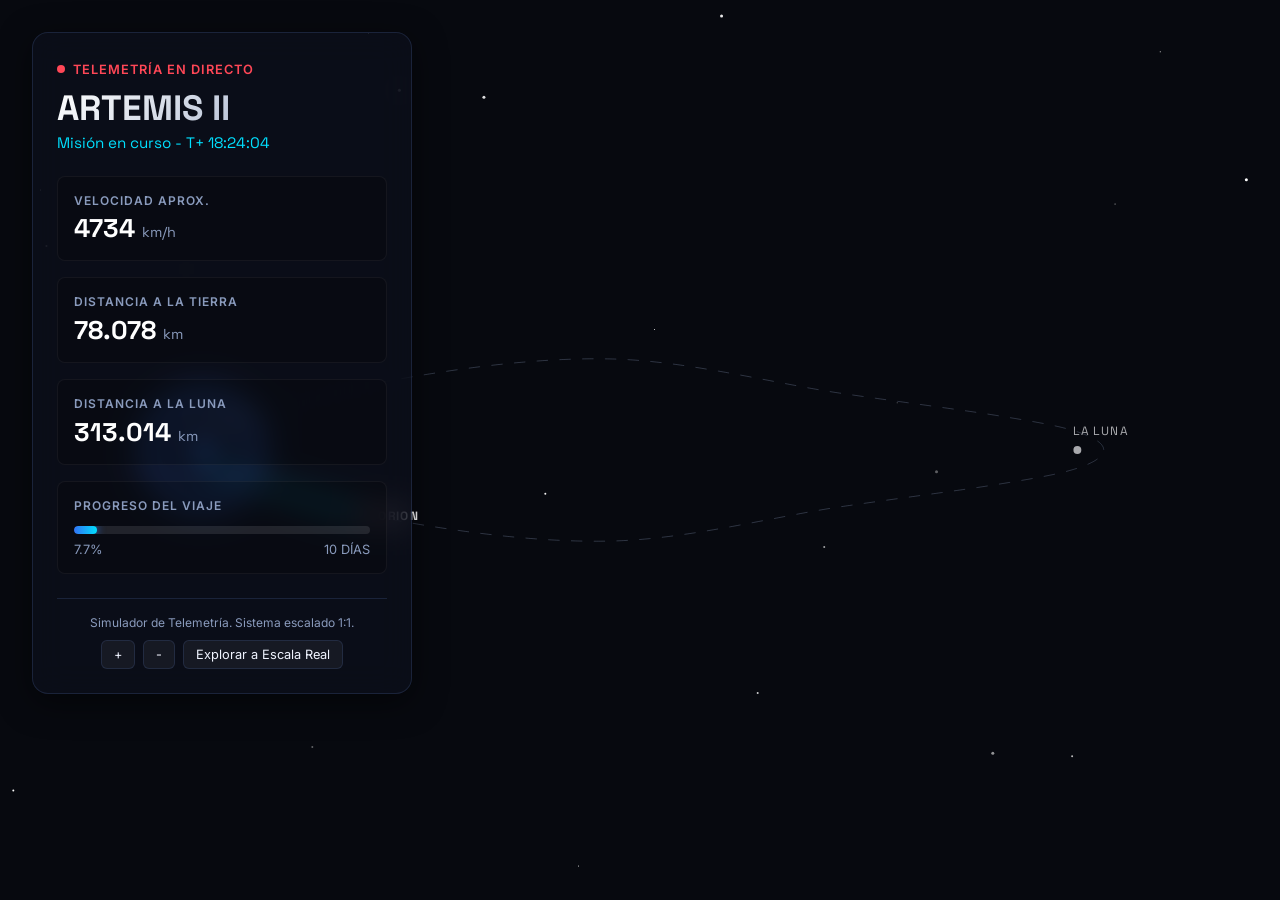
==== index.html @ 7c2db5a0 "initial commit" ====
<!DOCTYPE html>
<html lang="es">
<head>
    <meta charset="UTF-8">
    <meta name="viewport" content="width=device-width, initial-scale=1.0">
    <title>Misión Artemis II - Seguimiento en Tiempo Real</title>
    <link href="https://fonts.googleapis.com/css2?family=Inter:wght@300;400;600;800&family=Space+Grotesk:wght@400;700&display=swap" rel="stylesheet">
    <link rel="stylesheet" href="style.css">
</head>
<body>
    <div id="app">
        <!-- Canvas para el mapa estelar y trayectoria -->
        <canvas id="spaceMap"></canvas>

        <!-- Panel de Telemetría (Glassmorphism) -->
        <div class="telemetry-panel">
            <div class="panel-header">
                <div class="live-indicator">
                    <span class="pulsing-dot"></span>
                    TELEMETRÍA EN DIRECTO
                </div>
                <h1>ARTEMIS II</h1>
                <p class="mission-status">Misión en curso - T+ <span id="met">18:23:55</span></p>
            </div>

            <div class="data-grid">
                <div class="data-card">
                    <span class="data-label">VELOCIDAD APROX.</span>
                    <span class="data-value" id="vel">0 <span class="unit">km/h</span></span>
                </div>
                <div class="data-card">
                    <span class="data-label">DISTANCIA A LA TIERRA</span>
                    <span class="data-value" id="dist-earth">0 <span class="unit">km</span></span>
                </div>
                <div class="data-card">
                    <span class="data-label">DISTANCIA A LA LUNA</span>
                    <span class="data-value" id="dist-moon">0 <span class="unit">km</span></span>
                </div>
                <div class="data-card">
                    <span class="data-label">PROGRESO DEL VIAJE</span>
                    <div class="progress-bar-container">
                        <div class="progress-bar" id="progress-bar"></div>
                    </div>
                    <div class="progress-stats">
                        <span id="progress-text">0%</span>
                        <span>10 DÍAS</span>
                    </div>
                </div>
            </div>

            <div class="info-footer">
                <p>Simulador de Telemetría. Sistema escalado 1:1.</p>
                <div class="controls">
                    <button id="btn-zoom-in">+</button>
                    <button id="btn-zoom-out">-</button>
                    <button id="btn-reset">Explorar a Escala Real</button>
                </div>
            </div>
        </div>
    </div>
    <script src="script.js"></script>
</body>
</html>
---- style.css ----
:root {
    --bg-dark: #07090f;
    --panel-bg: rgba(14, 18, 30, 0.6);
    --panel-border: rgba(65, 87, 137, 0.3);
    --text-main: #f0f4ff;
    --text-muted: #8a9bbd;
    --accent-blue: #3273f6;
    --accent-cyan: #00e0ff;
    --accent-danger: #ff4757;
    --path-future: rgba(138, 155, 189, 0.3);
    --path-past: #00e0ff;
}

* {
    margin: 0;
    padding: 0;
    box-sizing: border-box;
}

body {
    font-family: 'Inter', sans-serif;
    background-color: var(--bg-dark);
    color: var(--text-main);
    overflow: hidden; /* Prevent scrolling, canvas handles everything */
}

#app {
    position: relative;
    width: 100vw;
    height: 100vh;
}

canvas#spaceMap {
    display: block;
    width: 100%;
    height: 100%;
    z-index: 1;
    cursor: grab;
}
canvas#spaceMap:active {
    cursor: grabbing;
}

/* Glassmorphism Panel */
.telemetry-panel {
    position: absolute;
    top: 2rem;
    left: 2rem;
    width: 380px;
    background: var(--panel-bg);
    backdrop-filter: blur(16px);
    -webkit-backdrop-filter: blur(16px);
    border: 1px solid var(--panel-border);
    border-radius: 16px;
    padding: 1.5rem;
    z-index: 10;
    box-shadow: 0 8px 32px 0 rgba(0, 0, 0, 0.5);
    display: flex;
    flex-direction: column;
    gap: 1.5rem;
    animation: slideIn 0.6s cubic-bezier(0.16, 1, 0.3, 1);
}

@keyframes slideIn {
    from { opacity: 0; transform: translateX(-20px); }
    to { opacity: 1; transform: translateX(0); }
}

.panel-header h1 {
    font-family: 'Space Grotesk', sans-serif;
    font-size: 2.2rem;
    font-weight: 700;
    margin-bottom: 0.2rem;
    background: linear-gradient(135deg, #fff, #8a9bbd);
    -webkit-background-clip: text;
    -webkit-text-fill-color: transparent;
}

.live-indicator {
    display: inline-flex;
    align-items: center;
    gap: 8px;
    font-size: 0.8rem;
    font-weight: 600;
    color: var(--accent-danger);
    margin-bottom: 0.5rem;
    letter-spacing: 1px;
}

.pulsing-dot {
    width: 8px;
    height: 8px;
    background-color: var(--accent-danger);
    border-radius: 50%;
    box-shadow: 0 0 0 0 rgba(255, 71, 87, 0.7);
    animation: pulse 1.5s infinite cubic-bezier(0.66, 0, 0, 1);
}

@keyframes pulse {
    to { box-shadow: 0 0 0 10px rgba(255, 71, 87, 0); }
}

.mission-status {
    color: var(--accent-cyan);
    font-family: 'Space Grotesk', monospace;
    font-size: 0.95rem;
}

.data-grid {
    display: flex;
    flex-direction: column;
    gap: 1rem;
}

.data-card {
    background: rgba(0, 0, 0, 0.2);
    border-radius: 8px;
    padding: 1rem;
    display: flex;
    flex-direction: column;
    border: 1px solid rgba(255, 255, 255, 0.05);
    transition: transform 0.2s, background 0.2s;
}

.data-card:hover {
    background: rgba(255, 255, 255, 0.03);
    transform: translateY(-2px);
}

.data-label {
    font-size: 0.75rem;
    font-weight: 600;
    color: var(--text-muted);
    letter-spacing: 1px;
    margin-bottom: 0.3rem;
}

.data-value {
    font-family: 'Space Grotesk', monospace;
    font-size: 1.6rem;
    font-weight: 700;
    color: #fff;
}

.unit {
    font-size: 0.9rem;
    font-weight: 400;
    color: var(--text-muted);
}

/* Progress Bar */
.progress-bar-container {
    height: 8px;
    background: rgba(255, 255, 255, 0.1);
    border-radius: 4px;
    margin: 0.5rem 0;
    overflow: hidden;
}

.progress-bar {
    height: 100%;
    width: 0%;
    background: linear-gradient(90deg, var(--accent-blue), var(--accent-cyan));
    border-radius: 4px;
    box-shadow: 0 0 8px var(--accent-blue);
    transition: width 1s linear;
}

.progress-stats {
    display: flex;
    justify-content: space-between;
    font-size: 0.8rem;
    color: var(--text-muted);
}

.info-footer {
    font-size: 0.75rem;
    color: var(--text-muted);
    text-align: center;
    border-top: 1px solid var(--panel-border);
    padding-top: 1rem;
}

.controls {
    display: flex;
    justify-content: center;
    gap: 8px;
    margin-top: 10px;
}

button {
    background: rgba(255, 255, 255, 0.05);
    border: 1px solid var(--panel-border);
    color: var(--text-main);
    padding: 6px 12px;
    border-radius: 6px;
    cursor: pointer;
    font-family: 'Inter', sans-serif;
    font-size: 0.8rem;
    transition: all 0.2s;
}

button:hover {
    background: rgba(255, 255, 255, 0.1);
    border-color: var(--accent-cyan);
    box-shadow: 0 0 8px rgba(0, 224, 255, 0.3);
}

@media (max-width: 768px) {
    .telemetry-panel {
        top: auto;
        bottom: 0;
        left: 0;
        width: 100%;
        border-radius: 20px 20px 0 0;
        padding: 1rem;
        max-height: 50vh;
        overflow-y: auto;
    }
}
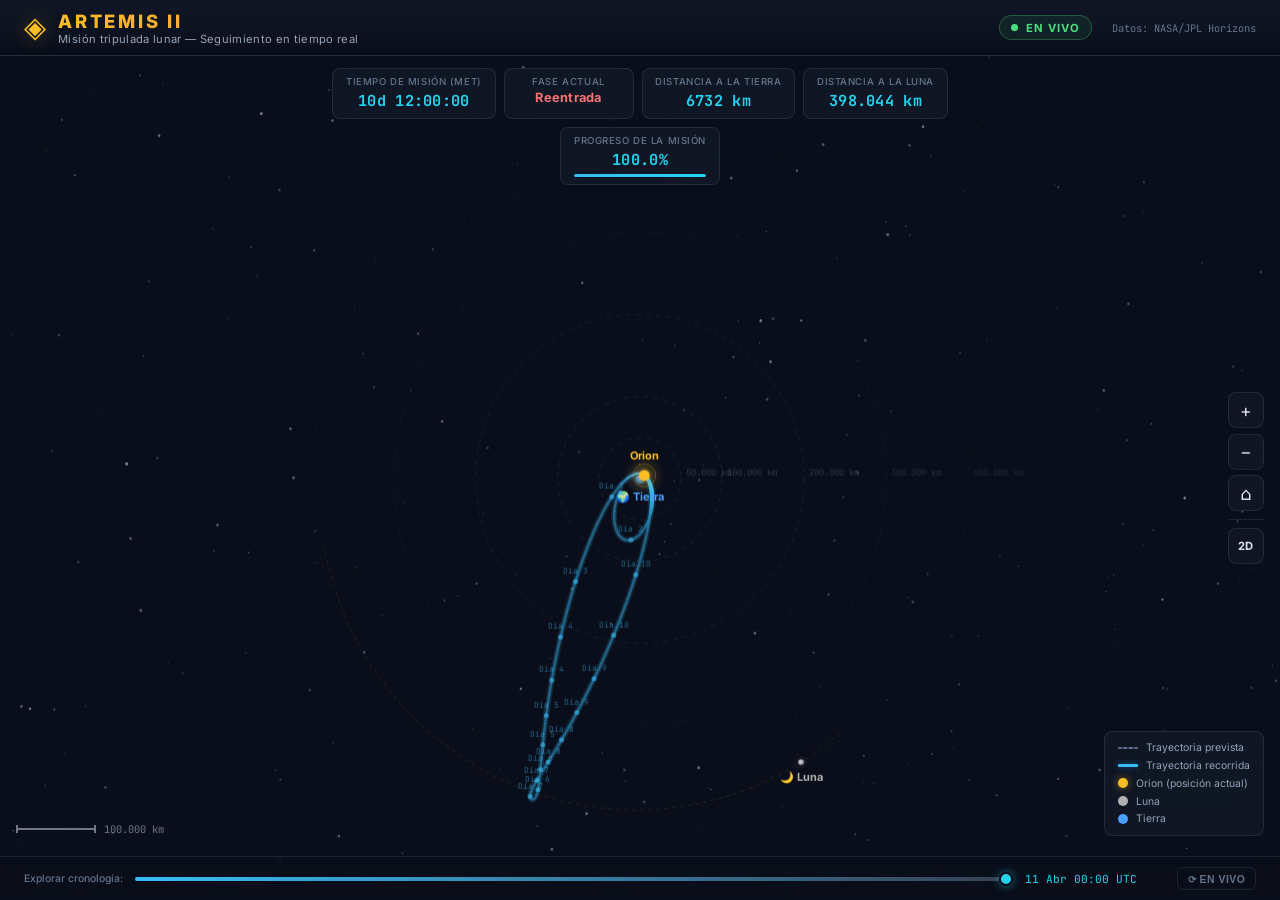
==== commit a09a5414: "claude, brutal" ====
--- a/index.html
+++ b/index.html
@@ -3,61 +3,119 @@
 <head>
     <meta charset="UTF-8">
     <meta name="viewport" content="width=device-width, initial-scale=1.0">
-    <title>Misión Artemis II - Seguimiento en Tiempo Real</title>
-    <link href="https://fonts.googleapis.com/css2?family=Inter:wght@300;400;600;800&family=Space+Grotesk:wght@400;700&display=swap" rel="stylesheet">
+    <title>Artemis II — Seguimiento en Tiempo Real</title>
+    <meta name="description" content="Visualización a escala real de la trayectoria de la misión Artemis II alrededor de la Luna, con datos de telemetría del JPL Horizons de la NASA.">
+    <link rel="preconnect" href="https://fonts.googleapis.com">
+    <link href="https://fonts.googleapis.com/css2?family=Inter:wght@300;400;500;600;700;800;900&family=JetBrains+Mono:wght@400;500&display=swap" rel="stylesheet">
     <link rel="stylesheet" href="style.css">
 </head>
 <body>
     <div id="app">
-        <!-- Canvas para el mapa estelar y trayectoria -->
-        <canvas id="spaceMap"></canvas>
-
-        <!-- Panel de Telemetría (Glassmorphism) -->
-        <div class="telemetry-panel">
-            <div class="panel-header">
-                <div class="live-indicator">
-                    <span class="pulsing-dot"></span>
-                    TELEMETRÍA EN DIRECTO
-                </div>
-                <h1>ARTEMIS II</h1>
-                <p class="mission-status">Misión en curso - T+ <span id="met">18:23:55</span></p>
-            </div>
-
-            <div class="data-grid">
-                <div class="data-card">
-                    <span class="data-label">VELOCIDAD APROX.</span>
-                    <span class="data-value" id="vel">0 <span class="unit">km/h</span></span>
-                </div>
-                <div class="data-card">
-                    <span class="data-label">DISTANCIA A LA TIERRA</span>
-                    <span class="data-value" id="dist-earth">0 <span class="unit">km</span></span>
-                </div>
-                <div class="data-card">
-                    <span class="data-label">DISTANCIA A LA LUNA</span>
-                    <span class="data-value" id="dist-moon">0 <span class="unit">km</span></span>
-                </div>
-                <div class="data-card">
-                    <span class="data-label">PROGRESO DEL VIAJE</span>
-                    <div class="progress-bar-container">
-                        <div class="progress-bar" id="progress-bar"></div>
-                    </div>
-                    <div class="progress-stats">
-                        <span id="progress-text">0%</span>
-                        <span>10 DÍAS</span>
+        <!-- Header -->
+        <header id="header">
+            <div class="header-left">
+                <div class="mission-badge">
+                    <span class="badge-icon">◈</span>
+                    <div>
+                        <h1>ARTEMIS II</h1>
+                        <p class="subtitle">Misión tripulada lunar — Seguimiento en tiempo real</p>
                     </div>
                 </div>
             </div>
-
-            <div class="info-footer">
-                <p>Simulador de Telemetría. Sistema escalado 1:1.</p>
-                <div class="controls">
-                    <button id="btn-zoom-in">+</button>
-                    <button id="btn-zoom-out">-</button>
-                    <button id="btn-reset">Explorar a Escala Real</button>
+            <div class="header-right">
+                <div class="live-indicator" id="liveIndicator">
+                    <span class="live-dot"></span>
+                    <span>EN VIVO</span>
+                </div>
+                <div class="data-source">
+                    Datos: NASA/JPL Horizons
                 </div>
             </div>
-        </div>
+        </header>
+
+        <!-- Main visualization -->
+        <main id="main">
+            <canvas id="trajectoryCanvas"></canvas>
+            
+            <!-- Info overlay -->
+            <div id="infoPanel" class="info-panel">
+                <div class="info-row">
+                    <div class="info-card" id="cardMET">
+                        <span class="info-label">Tiempo de misión (MET)</span>
+                        <span class="info-value" id="metValue">--:--:--</span>
+                    </div>
+                    <div class="info-card" id="cardPhase">
+                        <span class="info-label">Fase actual</span>
+                        <span class="info-value phase-value" id="phaseValue">—</span>
+                    </div>
+                    <div class="info-card" id="cardDistEarth">
+                        <span class="info-label">Distancia a la Tierra</span>
+                        <span class="info-value" id="distEarthValue">— km</span>
+                    </div>
+                    <div class="info-card" id="cardDistMoon">
+                        <span class="info-label">Distancia a la Luna</span>
+                        <span class="info-value" id="distMoonValue">— km</span>
+                    </div>
+                    <div class="info-card" id="cardProgress">
+                        <span class="info-label">Progreso de la misión</span>
+                        <span class="info-value" id="progressValue">—%</span>
+                        <div class="progress-bar">
+                            <div class="progress-fill" id="progressFill"></div>
+                        </div>
+                    </div>
+                </div>
+            </div>
+            
+            <!-- Controls -->
+            <div id="controls" class="controls">
+                <button id="btnZoomIn" class="ctrl-btn" title="Acercar">+</button>
+                <button id="btnZoomOut" class="ctrl-btn" title="Alejar">−</button>
+                <button id="btnReset" class="ctrl-btn" title="Centrar">⌂</button>
+                <div class="ctrl-separator"></div>
+                <button id="btnToggle2D3D" class="ctrl-btn text-btn" title="Alternar vista">2D</button>
+            </div>
+
+            <!-- Scale indicator -->
+            <div id="scaleIndicator" class="scale-indicator">
+                <div class="scale-bar"></div>
+                <span id="scaleLabel">— km</span>
+            </div>
+            
+            <!-- Legend -->
+            <div id="legend" class="legend">
+                <div class="legend-item">
+                    <span class="legend-line future"></span>
+                    <span>Trayectoria prevista</span>
+                </div>
+                <div class="legend-item">
+                    <span class="legend-line completed"></span>
+                    <span>Trayectoria recorrida</span>
+                </div>
+                <div class="legend-item">
+                    <span class="legend-dot orion"></span>
+                    <span>Orion (posición actual)</span>
+                </div>
+                <div class="legend-item">
+                    <span class="legend-dot moon-legend"></span>
+                    <span>Luna</span>
+                </div>
+                <div class="legend-item">
+                    <span class="legend-dot earth-legend"></span>
+                    <span>Tierra</span>
+                </div>
+            </div>
+
+            <!-- Time slider -->
+            <div id="timeControl" class="time-control">
+                <label for="timeSlider" class="time-label">Explorar cronología:</label>
+                <input type="range" id="timeSlider" min="0" max="1000" value="0" step="1">
+                <span id="timeDisplay" class="time-display">—</span>
+                <button id="btnLive" class="btn-live" title="Volver al tiempo real">⟳ EN VIVO</button>
+            </div>
+        </main>
     </div>
+
+    <script src="trajectory_data.js"></script>
     <script src="script.js"></script>
 </body>
 </html>
--- a/style.css
+++ b/style.css
@@ -1,220 +1,510 @@
-:root {
-    --bg-dark: #07090f;
-    --panel-bg: rgba(14, 18, 30, 0.6);
-    --panel-border: rgba(65, 87, 137, 0.3);
-    --text-main: #f0f4ff;
-    --text-muted: #8a9bbd;
-    --accent-blue: #3273f6;
-    --accent-cyan: #00e0ff;
-    --accent-danger: #ff4757;
-    --path-future: rgba(138, 155, 189, 0.3);
-    --path-past: #00e0ff;
-}
-
-* {
+/* ===== Reset & Base ===== */
+*, *::before, *::after {
     margin: 0;
     padding: 0;
     box-sizing: border-box;
 }
 
+:root {
+    --bg-primary: #0a0e1a;
+    --bg-secondary: #111827;
+    --bg-card: rgba(17, 24, 39, 0.85);
+    --bg-card-hover: rgba(30, 41, 59, 0.9);
+    --text-primary: #e2e8f0;
+    --text-secondary: #94a3b8;
+    --text-muted: #64748b;
+    --accent-blue: #38bdf8;
+    --accent-cyan: #22d3ee;
+    --accent-gold: #fbbf24;
+    --accent-orange: #fb923c;
+    --accent-green: #4ade80;
+    --accent-red: #f87171;
+    --accent-purple: #a78bfa;
+    --earth-blue: #4a9eff;
+    --moon-gray: #b0b0b0;
+    --trajectory-future: rgba(100, 116, 139, 0.5);
+    --trajectory-past: #38bdf8;
+    --border-color: rgba(148, 163, 184, 0.15);
+    --glow-blue: 0 0 20px rgba(56, 189, 248, 0.3);
+    --glow-gold: 0 0 20px rgba(251, 191, 36, 0.3);
+    --font-sans: 'Inter', system-ui, -apple-system, sans-serif;
+    --font-mono: 'JetBrains Mono', 'Fira Code', monospace;
+}
+
 body {
-    font-family: 'Inter', sans-serif;
-    background-color: var(--bg-dark);
-    color: var(--text-main);
-    overflow: hidden; /* Prevent scrolling, canvas handles everything */
+    font-family: var(--font-sans);
+    background: var(--bg-primary);
+    color: var(--text-primary);
+    overflow: hidden;
+    height: 100vh;
+    width: 100vw;
 }
 
 #app {
+    display: flex;
+    flex-direction: column;
+    height: 100vh;
+    width: 100vw;
+}
+
+/* ===== Header ===== */
+header {
+    display: flex;
+    justify-content: space-between;
+    align-items: center;
+    padding: 0.6rem 1.5rem;
+    background: linear-gradient(180deg, rgba(17, 24, 39, 0.95) 0%, rgba(10, 14, 26, 0.9) 100%);
+    border-bottom: 1px solid var(--border-color);
+    z-index: 100;
+    backdrop-filter: blur(12px);
+    flex-shrink: 0;
+}
+
+.mission-badge {
+    display: flex;
+    align-items: center;
+    gap: 0.75rem;
+}
+
+.badge-icon {
+    font-size: 1.8rem;
+    color: var(--accent-gold);
+    text-shadow: var(--glow-gold);
+    line-height: 1;
+}
+
+header h1 {
+    font-size: 1.15rem;
+    font-weight: 800;
+    letter-spacing: 0.15em;
+    background: linear-gradient(135deg, var(--accent-gold), var(--accent-orange));
+    -webkit-background-clip: text;
+    -webkit-text-fill-color: transparent;
+    background-clip: text;
+    line-height: 1.2;
+}
+
+.subtitle {
+    font-size: 0.7rem;
+    color: var(--text-secondary);
+    font-weight: 400;
+    letter-spacing: 0.03em;
+}
+
+.header-right {
+    display: flex;
+    align-items: center;
+    gap: 1.25rem;
+}
+
+.live-indicator {
+    display: flex;
+    align-items: center;
+    gap: 0.5rem;
+    font-size: 0.7rem;
+    font-weight: 700;
+    letter-spacing: 0.1em;
+    color: var(--accent-green);
+    padding: 0.3rem 0.65rem;
+    border-radius: 999px;
+    border: 1px solid rgba(74, 222, 128, 0.3);
+    background: rgba(74, 222, 128, 0.08);
+}
+
+.live-indicator.inactive {
+    color: var(--text-muted);
+    border-color: var(--border-color);
+    background: rgba(100, 116, 139, 0.08);
+}
+
+.live-indicator.inactive .live-dot {
+    background: var(--text-muted);
+    animation: none;
+}
+
+.live-dot {
+    width: 7px;
+    height: 7px;
+    border-radius: 50%;
+    background: var(--accent-green);
+    animation: pulse 1.5s ease-in-out infinite;
+}
+
+@keyframes pulse {
+    0%, 100% { opacity: 1; box-shadow: 0 0 0 0 rgba(74, 222, 128, 0.5); }
+    50% { opacity: 0.6; box-shadow: 0 0 0 4px rgba(74, 222, 128, 0); }
+}
+
+.data-source {
+    font-size: 0.65rem;
+    color: var(--text-muted);
+    font-family: var(--font-mono);
+}
+
+/* ===== Main canvas area ===== */
+main {
     position: relative;
-    width: 100vw;
-    height: 100vh;
-}
-
-canvas#spaceMap {
+    flex: 1;
+    overflow: hidden;
+    background: radial-gradient(ellipse at center, #0f172a 0%, #0a0e1a 70%);
+}
+
+#trajectoryCanvas {
     display: block;
     width: 100%;
     height: 100%;
-    z-index: 1;
     cursor: grab;
 }
-canvas#spaceMap:active {
+
+#trajectoryCanvas:active {
     cursor: grabbing;
 }
 
-/* Glassmorphism Panel */
-.telemetry-panel {
+/* ===== Info Panel ===== */
+.info-panel {
     position: absolute;
-    top: 2rem;
-    left: 2rem;
-    width: 380px;
-    background: var(--panel-bg);
+    top: 0.75rem;
+    left: 50%;
+    transform: translateX(-50%);
+    z-index: 10;
+    pointer-events: none;
+}
+
+.info-row {
+    display: flex;
+    gap: 0.5rem;
+    flex-wrap: wrap;
+    justify-content: center;
+}
+
+.info-card {
+    background: var(--bg-card);
+    border: 1px solid var(--border-color);
+    border-radius: 8px;
+    padding: 0.45rem 0.8rem;
     backdrop-filter: blur(16px);
-    -webkit-backdrop-filter: blur(16px);
-    border: 1px solid var(--panel-border);
-    border-radius: 16px;
-    padding: 1.5rem;
+    min-width: 130px;
+    text-align: center;
+    pointer-events: auto;
+    transition: background 0.2s;
+}
+
+.info-card:hover {
+    background: var(--bg-card-hover);
+}
+
+.info-label {
+    display: block;
+    font-size: 0.6rem;
+    color: var(--text-muted);
+    text-transform: uppercase;
+    letter-spacing: 0.06em;
+    font-weight: 500;
+    margin-bottom: 0.15rem;
+}
+
+.info-value {
+    display: block;
+    font-size: 0.95rem;
+    font-weight: 700;
+    font-family: var(--font-mono);
+    color: var(--accent-cyan);
+    letter-spacing: 0.02em;
+}
+
+.phase-value {
+    font-size: 0.8rem;
+    font-family: var(--font-sans);
+    color: var(--accent-gold);
+}
+
+.progress-bar {
+    margin-top: 0.25rem;
+    height: 3px;
+    background: rgba(100, 116, 139, 0.2);
+    border-radius: 2px;
+    overflow: hidden;
+}
+
+.progress-fill {
+    height: 100%;
+    background: linear-gradient(90deg, var(--accent-blue), var(--accent-cyan));
+    border-radius: 2px;
+    width: 0%;
+    transition: width 0.5s ease;
+}
+
+/* ===== Controls ===== */
+.controls {
+    position: absolute;
+    top: 50%;
+    right: 1rem;
+    transform: translateY(-50%);
+    display: flex;
+    flex-direction: column;
+    gap: 0.35rem;
     z-index: 10;
-    box-shadow: 0 8px 32px 0 rgba(0, 0, 0, 0.5);
+}
+
+.ctrl-btn {
+    width: 36px;
+    height: 36px;
+    border-radius: 8px;
+    border: 1px solid var(--border-color);
+    background: var(--bg-card);
+    color: var(--text-primary);
+    font-size: 1.1rem;
+    cursor: pointer;
+    display: flex;
+    align-items: center;
+    justify-content: center;
+    backdrop-filter: blur(12px);
+    transition: all 0.15s;
+    font-family: var(--font-sans);
+}
+
+.ctrl-btn:hover {
+    background: var(--bg-card-hover);
+    border-color: var(--accent-blue);
+    color: var(--accent-blue);
+}
+
+.ctrl-btn.text-btn {
+    font-size: 0.7rem;
+    font-weight: 700;
+    letter-spacing: 0.05em;
+}
+
+.ctrl-separator {
+    height: 1px;
+    background: var(--border-color);
+    margin: 0.15rem 0;
+}
+
+/* ===== Scale Indicator ===== */
+.scale-indicator {
+    position: absolute;
+    bottom: 4rem;
+    left: 1rem;
+    display: flex;
+    align-items: center;
+    gap: 0.5rem;
+    z-index: 10;
+    opacity: 0.7;
+}
+
+.scale-bar {
+    width: 80px;
+    height: 2px;
+    background: var(--text-secondary);
+    position: relative;
+}
+
+.scale-bar::before,
+.scale-bar::after {
+    content: '';
+    position: absolute;
+    width: 2px;
+    height: 8px;
+    background: var(--text-secondary);
+    top: -3px;
+}
+
+.scale-bar::before { left: 0; }
+.scale-bar::after { right: 0; }
+
+#scaleLabel {
+    font-size: 0.65rem;
+    font-family: var(--font-mono);
+    color: var(--text-secondary);
+}
+
+/* ===== Legend ===== */
+.legend {
+    position: absolute;
+    bottom: 4rem;
+    right: 1rem;
     display: flex;
     flex-direction: column;
-    gap: 1.5rem;
-    animation: slideIn 0.6s cubic-bezier(0.16, 1, 0.3, 1);
-}
-
-@keyframes slideIn {
-    from { opacity: 0; transform: translateX(-20px); }
-    to { opacity: 1; transform: translateX(0); }
-}
-
-.panel-header h1 {
-    font-family: 'Space Grotesk', sans-serif;
-    font-size: 2.2rem;
+    gap: 0.3rem;
+    z-index: 10;
+    background: var(--bg-card);
+    border: 1px solid var(--border-color);
+    border-radius: 8px;
+    padding: 0.6rem 0.8rem;
+    backdrop-filter: blur(16px);
+}
+
+.legend-item {
+    display: flex;
+    align-items: center;
+    gap: 0.5rem;
+    font-size: 0.65rem;
+    color: var(--text-secondary);
+}
+
+.legend-line {
+    display: inline-block;
+    width: 20px;
+    height: 2px;
+    border-radius: 1px;
+}
+
+.legend-line.future {
+    background: var(--trajectory-future);
+    border: 1px dashed var(--text-muted);
+    height: 0;
+}
+
+.legend-line.completed {
+    background: var(--trajectory-past);
+    height: 3px;
+    box-shadow: 0 0 6px rgba(56, 189, 248, 0.4);
+}
+
+.legend-dot {
+    display: inline-block;
+    width: 10px;
+    height: 10px;
+    border-radius: 50%;
+}
+
+.legend-dot.orion {
+    background: var(--accent-gold);
+    box-shadow: 0 0 8px rgba(251, 191, 36, 0.5);
+}
+
+.legend-dot.moon-legend {
+    background: var(--moon-gray);
+}
+
+.legend-dot.earth-legend {
+    background: var(--earth-blue);
+}
+
+/* ===== Time Control ===== */
+.time-control {
+    position: absolute;
+    bottom: 0;
+    left: 0;
+    right: 0;
+    display: flex;
+    align-items: center;
+    gap: 0.75rem;
+    padding: 0.6rem 1.5rem;
+    background: linear-gradient(0deg, rgba(10, 14, 26, 0.95) 0%, rgba(10, 14, 26, 0.8) 100%);
+    border-top: 1px solid var(--border-color);
+    backdrop-filter: blur(12px);
+    z-index: 10;
+}
+
+.time-label {
+    font-size: 0.65rem;
+    color: var(--text-muted);
+    white-space: nowrap;
+    font-weight: 500;
+}
+
+#timeSlider {
+    flex: 1;
+    -webkit-appearance: none;
+    appearance: none;
+    height: 4px;
+    border-radius: 2px;
+    background: linear-gradient(90deg, var(--accent-blue), var(--trajectory-future));
+    outline: none;
+    cursor: pointer;
+}
+
+#timeSlider::-webkit-slider-thumb {
+    -webkit-appearance: none;
+    width: 14px;
+    height: 14px;
+    border-radius: 50%;
+    background: var(--accent-cyan);
+    border: 2px solid var(--bg-primary);
+    box-shadow: 0 0 8px rgba(34, 211, 238, 0.5);
+    cursor: pointer;
+    transition: transform 0.1s;
+}
+
+#timeSlider::-webkit-slider-thumb:hover {
+    transform: scale(1.3);
+}
+
+#timeSlider::-moz-range-thumb {
+    width: 14px;
+    height: 14px;
+    border-radius: 50%;
+    background: var(--accent-cyan);
+    border: 2px solid var(--bg-primary);
+    box-shadow: 0 0 8px rgba(34, 211, 238, 0.5);
+    cursor: pointer;
+}
+
+.time-display {
+    font-size: 0.7rem;
+    font-family: var(--font-mono);
+    color: var(--accent-cyan);
+    white-space: nowrap;
+    min-width: 140px;
+}
+
+.btn-live {
+    font-size: 0.65rem;
     font-weight: 700;
-    margin-bottom: 0.2rem;
-    background: linear-gradient(135deg, #fff, #8a9bbd);
-    -webkit-background-clip: text;
-    -webkit-text-fill-color: transparent;
-}
-
-.live-indicator {
-    display: inline-flex;
-    align-items: center;
-    gap: 8px;
-    font-size: 0.8rem;
-    font-weight: 600;
-    color: var(--accent-danger);
-    margin-bottom: 0.5rem;
-    letter-spacing: 1px;
-}
-
-.pulsing-dot {
-    width: 8px;
-    height: 8px;
-    background-color: var(--accent-danger);
-    border-radius: 50%;
-    box-shadow: 0 0 0 0 rgba(255, 71, 87, 0.7);
-    animation: pulse 1.5s infinite cubic-bezier(0.66, 0, 0, 1);
-}
-
-@keyframes pulse {
-    to { box-shadow: 0 0 0 10px rgba(255, 71, 87, 0); }
-}
-
-.mission-status {
-    color: var(--accent-cyan);
-    font-family: 'Space Grotesk', monospace;
-    font-size: 0.95rem;
-}
-
-.data-grid {
-    display: flex;
-    flex-direction: column;
-    gap: 1rem;
-}
-
-.data-card {
-    background: rgba(0, 0, 0, 0.2);
-    border-radius: 8px;
-    padding: 1rem;
-    display: flex;
-    flex-direction: column;
-    border: 1px solid rgba(255, 255, 255, 0.05);
-    transition: transform 0.2s, background 0.2s;
-}
-
-.data-card:hover {
-    background: rgba(255, 255, 255, 0.03);
-    transform: translateY(-2px);
-}
-
-.data-label {
-    font-size: 0.75rem;
-    font-weight: 600;
+    letter-spacing: 0.05em;
+    color: var(--accent-green);
+    background: rgba(74, 222, 128, 0.1);
+    border: 1px solid rgba(74, 222, 128, 0.3);
+    border-radius: 6px;
+    padding: 0.3rem 0.6rem;
+    cursor: pointer;
+    white-space: nowrap;
+    transition: all 0.15s;
+}
+
+.btn-live:hover {
+    background: rgba(74, 222, 128, 0.2);
+    border-color: var(--accent-green);
+}
+
+.btn-live.active {
     color: var(--text-muted);
-    letter-spacing: 1px;
-    margin-bottom: 0.3rem;
-}
-
-.data-value {
-    font-family: 'Space Grotesk', monospace;
-    font-size: 1.6rem;
-    font-weight: 700;
-    color: #fff;
-}
-
-.unit {
-    font-size: 0.9rem;
-    font-weight: 400;
-    color: var(--text-muted);
-}
-
-/* Progress Bar */
-.progress-bar-container {
-    height: 8px;
-    background: rgba(255, 255, 255, 0.1);
-    border-radius: 4px;
-    margin: 0.5rem 0;
-    overflow: hidden;
-}
-
-.progress-bar {
-    height: 100%;
-    width: 0%;
-    background: linear-gradient(90deg, var(--accent-blue), var(--accent-cyan));
-    border-radius: 4px;
-    box-shadow: 0 0 8px var(--accent-blue);
-    transition: width 1s linear;
-}
-
-.progress-stats {
-    display: flex;
-    justify-content: space-between;
-    font-size: 0.8rem;
-    color: var(--text-muted);
-}
-
-.info-footer {
-    font-size: 0.75rem;
-    color: var(--text-muted);
-    text-align: center;
-    border-top: 1px solid var(--panel-border);
-    padding-top: 1rem;
-}
-
-.controls {
-    display: flex;
-    justify-content: center;
-    gap: 8px;
-    margin-top: 10px;
-}
-
-button {
-    background: rgba(255, 255, 255, 0.05);
-    border: 1px solid var(--panel-border);
-    color: var(--text-main);
-    padding: 6px 12px;
-    border-radius: 6px;
-    cursor: pointer;
-    font-family: 'Inter', sans-serif;
-    font-size: 0.8rem;
-    transition: all 0.2s;
-}
-
-button:hover {
-    background: rgba(255, 255, 255, 0.1);
-    border-color: var(--accent-cyan);
-    box-shadow: 0 0 8px rgba(0, 224, 255, 0.3);
-}
-
+    border-color: var(--border-color);
+    background: transparent;
+}
+
+/* ===== Stars background (drawn on canvas) ===== */
+
+/* ===== Responsive ===== */
 @media (max-width: 768px) {
-    .telemetry-panel {
-        top: auto;
-        bottom: 0;
-        left: 0;
-        width: 100%;
-        border-radius: 20px 20px 0 0;
-        padding: 1rem;
-        max-height: 50vh;
-        overflow-y: auto;
-    }
-}
+    header {
+        padding: 0.5rem 0.75rem;
+    }
+    
+    header h1 {
+        font-size: 0.9rem;
+    }
+    
+    .info-row {
+        gap: 0.3rem;
+    }
+    
+    .info-card {
+        min-width: 95px;
+        padding: 0.3rem 0.5rem;
+    }
+    
+    .info-value {
+        font-size: 0.75rem;
+    }
+    
+    .legend {
+        display: none;
+    }
+    
+    .scale-indicator {
+        bottom: 4rem;
+    }
+}
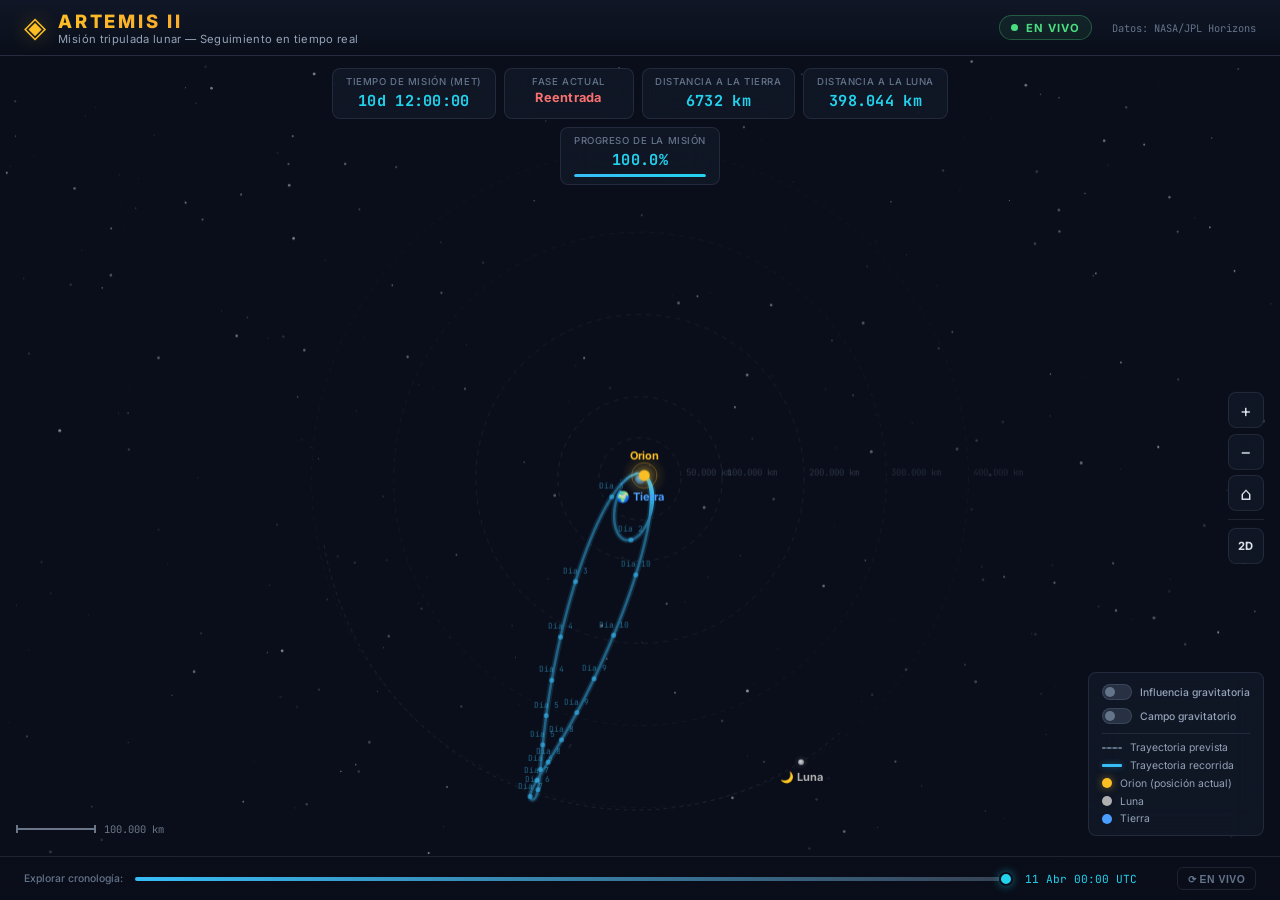
==== commit 25dc2249: "added gravitational field" ====
--- a/index.html
+++ b/index.html
@@ -83,6 +83,17 @@
             
             <!-- Legend -->
             <div id="legend" class="legend">
+                <label class="legend-toggle" id="gravityToggle">
+                    <input type="checkbox" id="chkGravity">
+                    <span class="toggle-switch"></span>
+                    <span class="toggle-label">Influencia gravitatoria</span>
+                </label>
+                <label class="legend-toggle" id="gravFieldToggle">
+                    <input type="checkbox" id="chkGravField">
+                    <span class="toggle-switch toggle-switch-warm"></span>
+                    <span class="toggle-label">Campo gravitatorio</span>
+                </label>
+                <div class="legend-separator"></div>
                 <div class="legend-item">
                     <span class="legend-line future"></span>
                     <span>Trayectoria prevista</span>
--- a/style.css
+++ b/style.css
@@ -382,6 +382,87 @@
     background: var(--earth-blue);
 }
 
+/* ===== Toggle Switch ===== */
+.legend-toggle {
+    display: flex;
+    align-items: center;
+    gap: 0.5rem;
+    cursor: pointer;
+    user-select: none;
+    padding: 0.1rem 0;
+}
+
+.legend-toggle input[type="checkbox"] {
+    display: none;
+}
+
+.toggle-switch {
+    position: relative;
+    width: 30px;
+    height: 16px;
+    background: rgba(100, 116, 139, 0.3);
+    border-radius: 999px;
+    border: 1px solid rgba(100, 116, 139, 0.3);
+    transition: all 0.25s ease;
+    flex-shrink: 0;
+}
+
+.toggle-switch::after {
+    content: '';
+    position: absolute;
+    top: 2px;
+    left: 2px;
+    width: 10px;
+    height: 10px;
+    border-radius: 50%;
+    background: var(--text-muted);
+    transition: all 0.25s ease;
+}
+
+.legend-toggle input:checked + .toggle-switch {
+    background: rgba(167, 139, 250, 0.3);
+    border-color: rgba(167, 139, 250, 0.5);
+}
+
+.legend-toggle input:checked + .toggle-switch::after {
+    left: 16px;
+    background: var(--accent-purple);
+    box-shadow: 0 0 6px rgba(167, 139, 250, 0.5);
+}
+
+.toggle-label {
+    font-size: 0.65rem;
+    color: var(--text-secondary);
+    font-weight: 500;
+    transition: color 0.2s;
+}
+
+.legend-toggle input:checked ~ .toggle-label {
+    color: var(--accent-purple);
+}
+
+/* Warm toggle variant for gravity field */
+.legend-toggle input:checked + .toggle-switch-warm {
+    background: rgba(251, 191, 36, 0.3);
+    border-color: rgba(251, 191, 36, 0.5);
+}
+
+.legend-toggle input:checked + .toggle-switch-warm::after {
+    left: 16px;
+    background: var(--accent-gold);
+    box-shadow: 0 0 6px rgba(251, 191, 36, 0.5);
+}
+
+#gravFieldToggle input:checked ~ .toggle-label {
+    color: var(--accent-gold);
+}
+
+.legend-separator {
+    height: 1px;
+    background: var(--border-color);
+    margin: 0.15rem 0;
+}
+
 /* ===== Time Control ===== */
 .time-control {
     position: absolute;
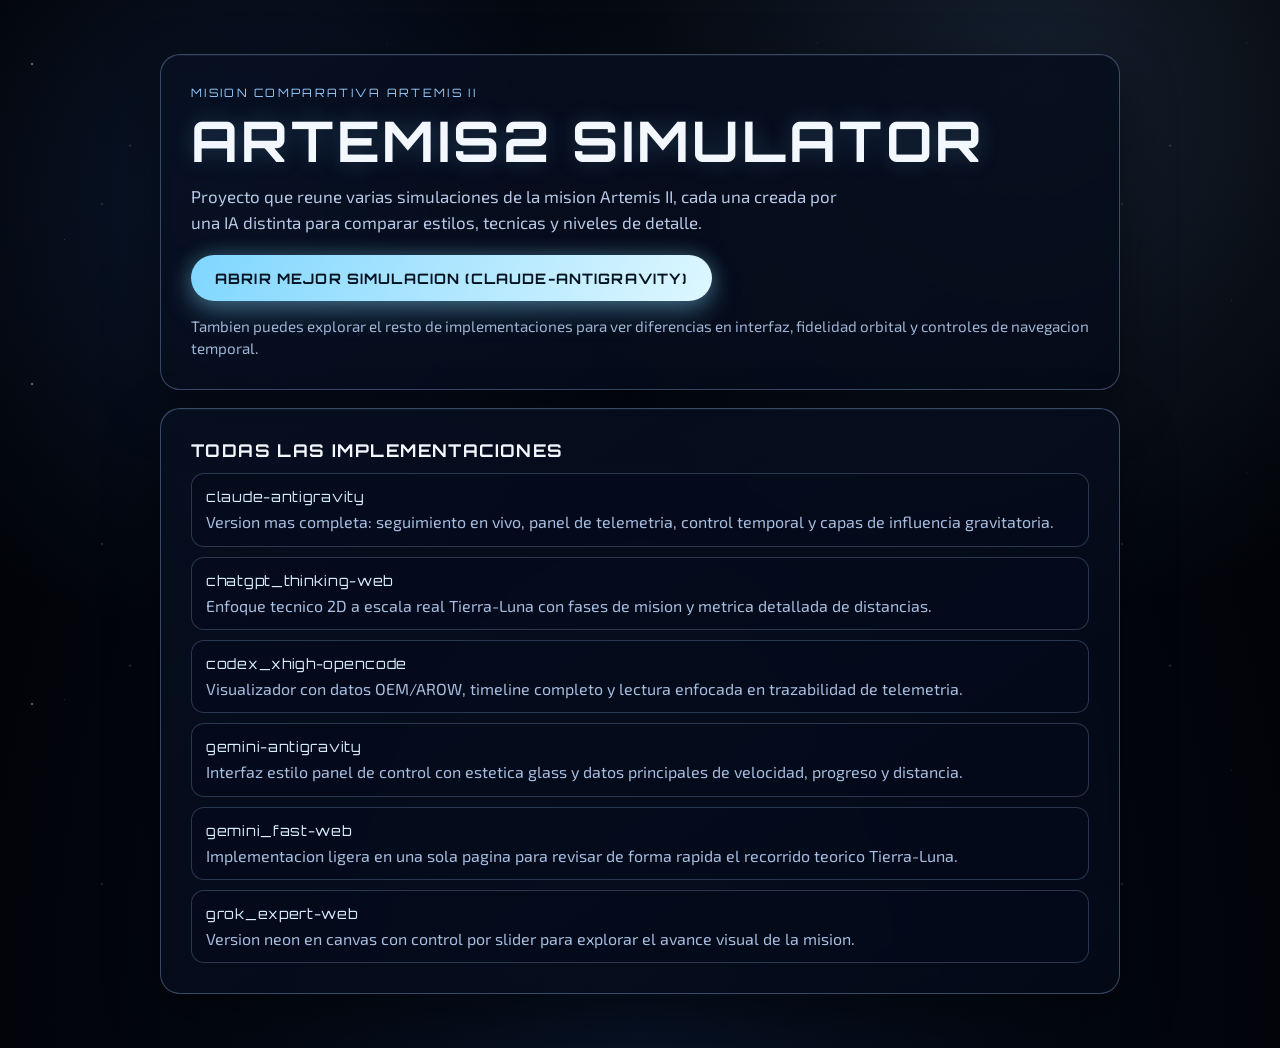
==== commit a42bc7fc: "add index" ====
--- a/index.html
+++ b/index.html
@@ -1,132 +1,299 @@
-<!DOCTYPE html>
+<!doctype html>
 <html lang="es">
 <head>
-    <meta charset="UTF-8">
-    <meta name="viewport" content="width=device-width, initial-scale=1.0">
-    <title>Artemis II — Seguimiento en Tiempo Real</title>
-    <meta name="description" content="Visualización a escala real de la trayectoria de la misión Artemis II alrededor de la Luna, con datos de telemetría del JPL Horizons de la NASA.">
-    <link rel="preconnect" href="https://fonts.googleapis.com">
-    <link href="https://fonts.googleapis.com/css2?family=Inter:wght@300;400;500;600;700;800;900&family=JetBrains+Mono:wght@400;500&display=swap" rel="stylesheet">
-    <link rel="stylesheet" href="style.css">
+  <meta charset="utf-8">
+  <meta name="viewport" content="width=device-width, initial-scale=1">
+  <title>Artemis2 simulator</title>
+  <meta name="description" content="Landing page comparativa de simuladores Artemis II creados por distintas IAs.">
+  <link rel="preconnect" href="https://fonts.googleapis.com">
+  <link rel="preconnect" href="https://fonts.gstatic.com" crossorigin>
+  <link href="https://fonts.googleapis.com/css2?family=Orbitron:wght@500;700;800&family=Exo+2:wght@300;400;500;600&display=swap" rel="stylesheet">
+  <style>
+    :root {
+      --text: #f3f8ff;
+      --muted: #b7c8e6;
+      --panel: rgba(8, 16, 34, 0.76);
+      --line: rgba(154, 191, 240, 0.34);
+      --accent: #7fd6ff;
+      --accent-strong: #def7ff;
+      --bg-main: #02050d;
+      --bg-deep: #000;
+    }
+
+    * {
+      box-sizing: border-box;
+    }
+
+    html,
+    body {
+      min-height: 100%;
+    }
+
+    body {
+      margin: 0;
+      color: var(--text);
+      font-family: "Exo 2", sans-serif;
+      background:
+        radial-gradient(circle at 18% 18%, rgba(41, 92, 171, 0.22), transparent 33%),
+        radial-gradient(circle at 82% 8%, rgba(120, 180, 255, 0.16), transparent 37%),
+        radial-gradient(ellipse at bottom, #071224 0%, var(--bg-main) 58%, var(--bg-deep) 100%);
+      overflow-x: hidden;
+      position: relative;
+    }
+
+    .stars,
+    .stars::before,
+    .stars::after {
+      position: fixed;
+      inset: 0;
+      content: "";
+      pointer-events: none;
+      background-repeat: repeat;
+    }
+
+    .stars {
+      background-image:
+        radial-gradient(2px 2px at 10% 20%, rgba(255, 255, 255, 0.9), transparent 62%),
+        radial-gradient(1px 1px at 45% 75%, rgba(255, 255, 255, 0.62), transparent 62%),
+        radial-gradient(1.5px 1.5px at 70% 35%, rgba(255, 255, 255, 0.75), transparent 62%),
+        radial-gradient(1.2px 1.2px at 90% 10%, rgba(255, 255, 255, 0.72), transparent 62%),
+        radial-gradient(1.4px 1.4px at 30% 60%, rgba(255, 255, 255, 0.72), transparent 62%);
+      background-size: 320px 320px, 380px 380px, 280px 280px, 430px 430px, 340px 340px;
+      opacity: 0.92;
+      animation: drift-up 120s linear infinite;
+    }
+
+    .stars::before {
+      background-image:
+        radial-gradient(1px 1px at 14% 52%, rgba(255, 255, 255, 0.48), transparent 60%),
+        radial-gradient(2px 2px at 58% 18%, rgba(255, 255, 255, 0.5), transparent 62%),
+        radial-gradient(1.5px 1.5px at 76% 84%, rgba(255, 255, 255, 0.45), transparent 60%),
+        radial-gradient(1px 1px at 90% 58%, rgba(255, 255, 255, 0.4), transparent 60%);
+      background-size: 460px 460px, 360px 360px, 500px 500px, 410px 410px;
+      opacity: 0.66;
+      animation: drift-down 175s linear infinite;
+    }
+
+    .stars::after {
+      background-image:
+        radial-gradient(2px 2px at 25% 28%, rgba(223, 244, 255, 0.75), transparent 65%),
+        radial-gradient(1px 1px at 62% 64%, rgba(223, 244, 255, 0.6), transparent 65%),
+        radial-gradient(1px 1px at 84% 46%, rgba(223, 244, 255, 0.48), transparent 65%);
+      background-size: 520px 520px, 470px 470px, 560px 560px;
+      opacity: 0.45;
+      animation: twinkle 7s ease-in-out infinite;
+    }
+
+    .layout {
+      position: relative;
+      z-index: 1;
+      width: min(960px, 92vw);
+      margin: clamp(24px, 6vh, 56px) auto;
+      display: grid;
+      gap: 18px;
+    }
+
+    .panel {
+      background: linear-gradient(145deg, var(--panel), rgba(4, 10, 24, 0.82));
+      border: 1px solid var(--line);
+      border-radius: 20px;
+      padding: clamp(18px, 3.8vw, 30px);
+      box-shadow:
+        0 20px 55px rgba(0, 0, 0, 0.45),
+        inset 0 1px 0 rgba(255, 255, 255, 0.05);
+      backdrop-filter: blur(7px);
+    }
+
+    .tag {
+      margin: 0 0 12px;
+      font-family: "Orbitron", sans-serif;
+      text-transform: uppercase;
+      letter-spacing: 0.2em;
+      font-size: 0.72rem;
+      color: #96ccff;
+    }
+
+    h1 {
+      margin: 0;
+      font-family: "Orbitron", sans-serif;
+      text-transform: uppercase;
+      letter-spacing: 0.06em;
+      line-height: 1.04;
+      font-size: clamp(2rem, 6vw, 3.5rem);
+      text-shadow: 0 0 22px rgba(128, 200, 255, 0.22);
+    }
+
+    .lead {
+      margin: 14px 0 20px;
+      max-width: 65ch;
+      color: var(--muted);
+      font-size: 1.06rem;
+      line-height: 1.5;
+    }
+
+    .cta {
+      display: inline-block;
+      text-decoration: none;
+      font-family: "Orbitron", sans-serif;
+      text-transform: uppercase;
+      letter-spacing: 0.08em;
+      font-size: 0.9rem;
+      font-weight: 700;
+      color: #031321;
+      background: linear-gradient(120deg, var(--accent) 0%, var(--accent-strong) 100%);
+      border-radius: 999px;
+      padding: 14px 24px;
+      box-shadow:
+        0 10px 28px rgba(127, 214, 255, 0.34),
+        0 0 20px rgba(151, 229, 255, 0.24);
+      transition: transform 0.2s ease, box-shadow 0.2s ease;
+    }
+
+    .cta:hover,
+    .cta:focus-visible {
+      transform: translateY(-2px);
+      box-shadow:
+        0 14px 30px rgba(127, 214, 255, 0.44),
+        0 0 24px rgba(151, 229, 255, 0.34);
+      outline: none;
+    }
+
+    .subtext {
+      margin: 14px 0 0;
+      color: #9fb4d4;
+      font-size: 0.95rem;
+      line-height: 1.45;
+    }
+
+    h2 {
+      margin: 0 0 12px;
+      font-family: "Orbitron", sans-serif;
+      text-transform: uppercase;
+      letter-spacing: 0.08em;
+      font-size: 1.1rem;
+    }
+
+    .implementations {
+      list-style: none;
+      margin: 0;
+      padding: 0;
+      display: grid;
+      gap: 10px;
+    }
+
+    .implementations li {
+      border: 1px solid rgba(157, 198, 245, 0.24);
+      border-radius: 13px;
+      background: rgba(5, 12, 28, 0.58);
+      padding: 12px 14px;
+    }
+
+    .implementations a {
+      color: #d9eeff;
+      text-decoration: none;
+      font-family: "Orbitron", sans-serif;
+      font-size: 0.88rem;
+      letter-spacing: 0.05em;
+    }
+
+    .implementations a:hover,
+    .implementations a:focus-visible {
+      color: #9be6ff;
+      outline: none;
+    }
+
+    .description {
+      display: block;
+      margin-top: 6px;
+      color: #a7bddf;
+      line-height: 1.4;
+    }
+
+    @keyframes drift-up {
+      from {
+        transform: translateY(0);
+      }
+      to {
+        transform: translateY(-200px);
+      }
+    }
+
+    @keyframes drift-down {
+      from {
+        transform: translateY(-130px);
+      }
+      to {
+        transform: translateY(0);
+      }
+    }
+
+    @keyframes twinkle {
+      0%,
+      100% {
+        opacity: 0.28;
+      }
+      50% {
+        opacity: 0.72;
+      }
+    }
+
+    @media (max-width: 700px) {
+      .panel {
+        border-radius: 16px;
+      }
+
+      .cta {
+        width: 100%;
+        text-align: center;
+      }
+
+      .lead {
+        font-size: 1rem;
+      }
+    }
+  </style>
 </head>
 <body>
-    <div id="app">
-        <!-- Header -->
-        <header id="header">
-            <div class="header-left">
-                <div class="mission-badge">
-                    <span class="badge-icon">◈</span>
-                    <div>
-                        <h1>ARTEMIS II</h1>
-                        <p class="subtitle">Misión tripulada lunar — Seguimiento en tiempo real</p>
-                    </div>
-                </div>
-            </div>
-            <div class="header-right">
-                <div class="live-indicator" id="liveIndicator">
-                    <span class="live-dot"></span>
-                    <span>EN VIVO</span>
-                </div>
-                <div class="data-source">
-                    Datos: NASA/JPL Horizons
-                </div>
-            </div>
-        </header>
-
-        <!-- Main visualization -->
-        <main id="main">
-            <canvas id="trajectoryCanvas"></canvas>
-            
-            <!-- Info overlay -->
-            <div id="infoPanel" class="info-panel">
-                <div class="info-row">
-                    <div class="info-card" id="cardMET">
-                        <span class="info-label">Tiempo de misión (MET)</span>
-                        <span class="info-value" id="metValue">--:--:--</span>
-                    </div>
-                    <div class="info-card" id="cardPhase">
-                        <span class="info-label">Fase actual</span>
-                        <span class="info-value phase-value" id="phaseValue">—</span>
-                    </div>
-                    <div class="info-card" id="cardDistEarth">
-                        <span class="info-label">Distancia a la Tierra</span>
-                        <span class="info-value" id="distEarthValue">— km</span>
-                    </div>
-                    <div class="info-card" id="cardDistMoon">
-                        <span class="info-label">Distancia a la Luna</span>
-                        <span class="info-value" id="distMoonValue">— km</span>
-                    </div>
-                    <div class="info-card" id="cardProgress">
-                        <span class="info-label">Progreso de la misión</span>
-                        <span class="info-value" id="progressValue">—%</span>
-                        <div class="progress-bar">
-                            <div class="progress-fill" id="progressFill"></div>
-                        </div>
-                    </div>
-                </div>
-            </div>
-            
-            <!-- Controls -->
-            <div id="controls" class="controls">
-                <button id="btnZoomIn" class="ctrl-btn" title="Acercar">+</button>
-                <button id="btnZoomOut" class="ctrl-btn" title="Alejar">−</button>
-                <button id="btnReset" class="ctrl-btn" title="Centrar">⌂</button>
-                <div class="ctrl-separator"></div>
-                <button id="btnToggle2D3D" class="ctrl-btn text-btn" title="Alternar vista">2D</button>
-            </div>
-
-            <!-- Scale indicator -->
-            <div id="scaleIndicator" class="scale-indicator">
-                <div class="scale-bar"></div>
-                <span id="scaleLabel">— km</span>
-            </div>
-            
-            <!-- Legend -->
-            <div id="legend" class="legend">
-                <label class="legend-toggle" id="gravityToggle">
-                    <input type="checkbox" id="chkGravity">
-                    <span class="toggle-switch"></span>
-                    <span class="toggle-label">Influencia gravitatoria</span>
-                </label>
-                <label class="legend-toggle" id="gravFieldToggle">
-                    <input type="checkbox" id="chkGravField">
-                    <span class="toggle-switch toggle-switch-warm"></span>
-                    <span class="toggle-label">Campo gravitatorio</span>
-                </label>
-                <div class="legend-separator"></div>
-                <div class="legend-item">
-                    <span class="legend-line future"></span>
-                    <span>Trayectoria prevista</span>
-                </div>
-                <div class="legend-item">
-                    <span class="legend-line completed"></span>
-                    <span>Trayectoria recorrida</span>
-                </div>
-                <div class="legend-item">
-                    <span class="legend-dot orion"></span>
-                    <span>Orion (posición actual)</span>
-                </div>
-                <div class="legend-item">
-                    <span class="legend-dot moon-legend"></span>
-                    <span>Luna</span>
-                </div>
-                <div class="legend-item">
-                    <span class="legend-dot earth-legend"></span>
-                    <span>Tierra</span>
-                </div>
-            </div>
-
-            <!-- Time slider -->
-            <div id="timeControl" class="time-control">
-                <label for="timeSlider" class="time-label">Explorar cronología:</label>
-                <input type="range" id="timeSlider" min="0" max="1000" value="0" step="1">
-                <span id="timeDisplay" class="time-display">—</span>
-                <button id="btnLive" class="btn-live" title="Volver al tiempo real">⟳ EN VIVO</button>
-            </div>
-        </main>
-    </div>
-
-    <script src="trajectory_data.js"></script>
-    <script src="script.js"></script>
+  <div class="stars" aria-hidden="true"></div>
+
+  <main class="layout">
+    <section class="panel">
+      <p class="tag">Mision comparativa Artemis II</p>
+      <h1>Artemis2 simulator</h1>
+      <p class="lead">Proyecto que reune varias simulaciones de la mision Artemis II, cada una creada por una IA distinta para comparar estilos, tecnicas y niveles de detalle.</p>
+      <a class="cta" href="./claude-antigravity/">Abrir mejor simulacion (claude-antigravity)</a>
+      <p class="subtext">Tambien puedes explorar el resto de implementaciones para ver diferencias en interfaz, fidelidad orbital y controles de navegacion temporal.</p>
+    </section>
+
+    <section class="panel">
+      <h2>Todas las implementaciones</h2>
+      <ul class="implementations">
+        <li>
+          <a href="./claude-antigravity/">claude-antigravity</a>
+          <span class="description">Version mas completa: seguimiento en vivo, panel de telemetria, control temporal y capas de influencia gravitatoria.</span>
+        </li>
+        <li>
+          <a href="./chatgpt_thinking-web/">chatgpt_thinking-web</a>
+          <span class="description">Enfoque tecnico 2D a escala real Tierra-Luna con fases de mision y metrica detallada de distancias.</span>
+        </li>
+        <li>
+          <a href="./codex_xhigh-opencode/">codex_xhigh-opencode</a>
+          <span class="description">Visualizador con datos OEM/AROW, timeline completo y lectura enfocada en trazabilidad de telemetria.</span>
+        </li>
+        <li>
+          <a href="./gemini-antigravity/">gemini-antigravity</a>
+          <span class="description">Interfaz estilo panel de control con estetica glass y datos principales de velocidad, progreso y distancia.</span>
+        </li>
+        <li>
+          <a href="./gemini_fast-web/">gemini_fast-web</a>
+          <span class="description">Implementacion ligera en una sola pagina para revisar de forma rapida el recorrido teorico Tierra-Luna.</span>
+        </li>
+        <li>
+          <a href="./grok_expert-web/">grok_expert-web</a>
+          <span class="description">Version neon en canvas con control por slider para explorar el avance visual de la mision.</span>
+        </li>
+      </ul>
+    </section>
+  </main>
 </body>
 </html>
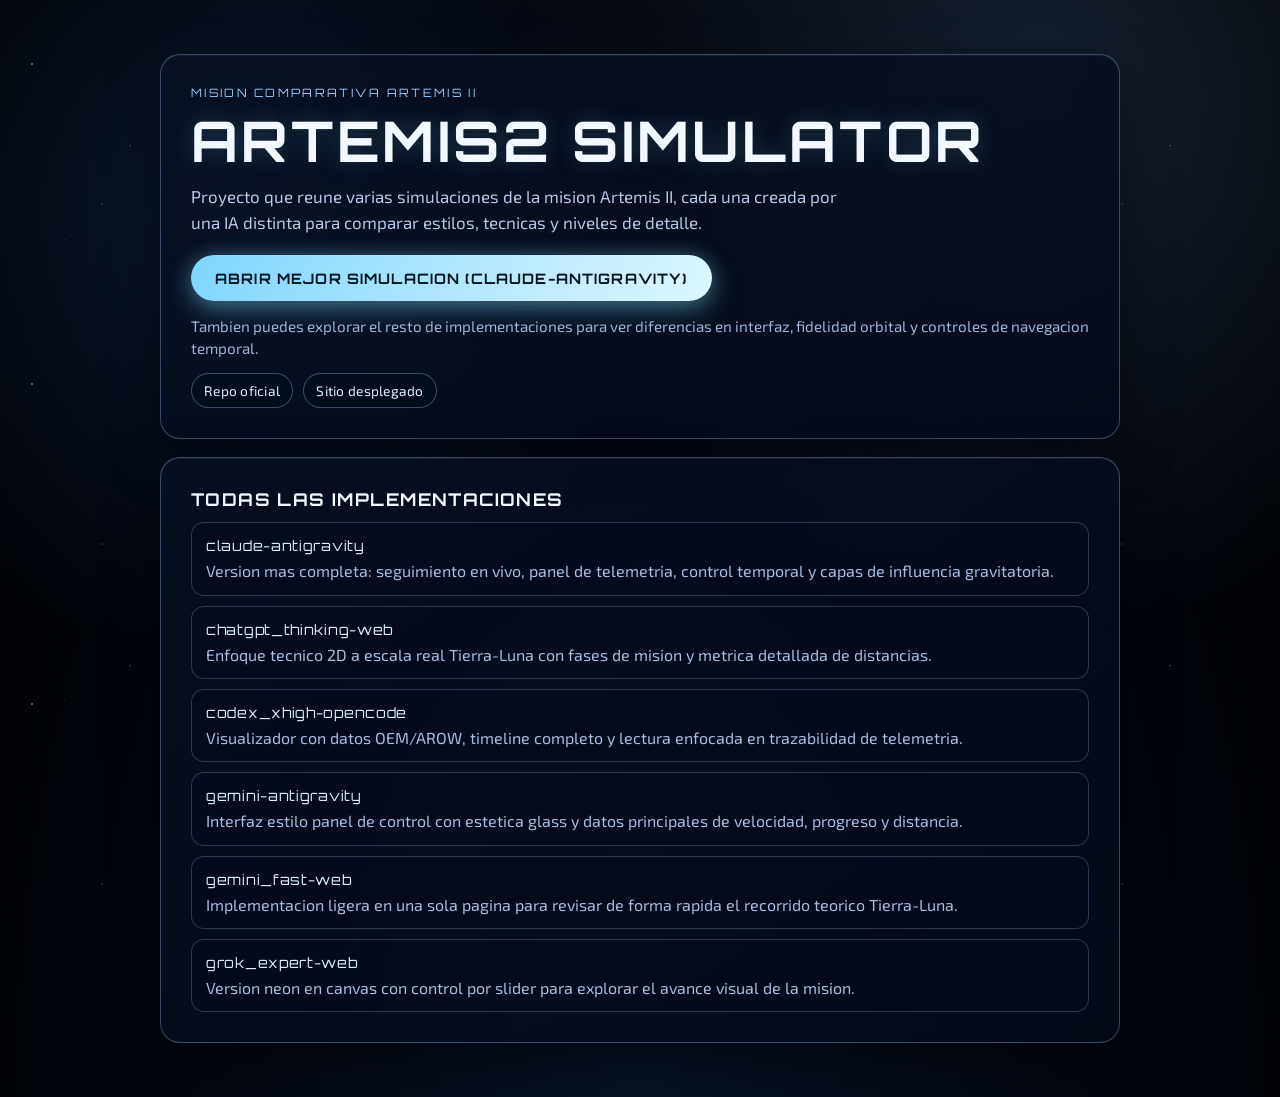
==== commit f43958c7: "add readme" ====
--- a/index.html
+++ b/index.html
@@ -165,6 +165,33 @@
       line-height: 1.45;
     }
 
+    .official-links {
+      margin-top: 14px;
+      display: flex;
+      flex-wrap: wrap;
+      gap: 10px;
+    }
+
+    .official-links a {
+      color: #d9eeff;
+      text-decoration: none;
+      border: 1px solid rgba(157, 198, 245, 0.34);
+      background: rgba(4, 12, 27, 0.62);
+      padding: 8px 12px;
+      border-radius: 999px;
+      font-size: 0.86rem;
+      letter-spacing: 0.02em;
+      transition: border-color 0.2s ease, color 0.2s ease, transform 0.2s ease;
+    }
+
+    .official-links a:hover,
+    .official-links a:focus-visible {
+      color: #9be6ff;
+      border-color: rgba(155, 230, 255, 0.75);
+      transform: translateY(-1px);
+      outline: none;
+    }
+
     h2 {
       margin: 0 0 12px;
       font-family: "Orbitron", sans-serif;
@@ -263,6 +290,10 @@
       <p class="lead">Proyecto que reune varias simulaciones de la mision Artemis II, cada una creada por una IA distinta para comparar estilos, tecnicas y niveles de detalle.</p>
       <a class="cta" href="./claude-antigravity/">Abrir mejor simulacion (claude-antigravity)</a>
       <p class="subtext">Tambien puedes explorar el resto de implementaciones para ver diferencias en interfaz, fidelidad orbital y controles de navegacion temporal.</p>
+      <div class="official-links">
+        <a href="https://github.com/fulldump/artemis2simulator" target="_blank" rel="noopener noreferrer">Repo oficial</a>
+        <a href="https://artemis2simulator.holacloud.app" target="_blank" rel="noopener noreferrer">Sitio desplegado</a>
+      </div>
     </section>
 
     <section class="panel">
